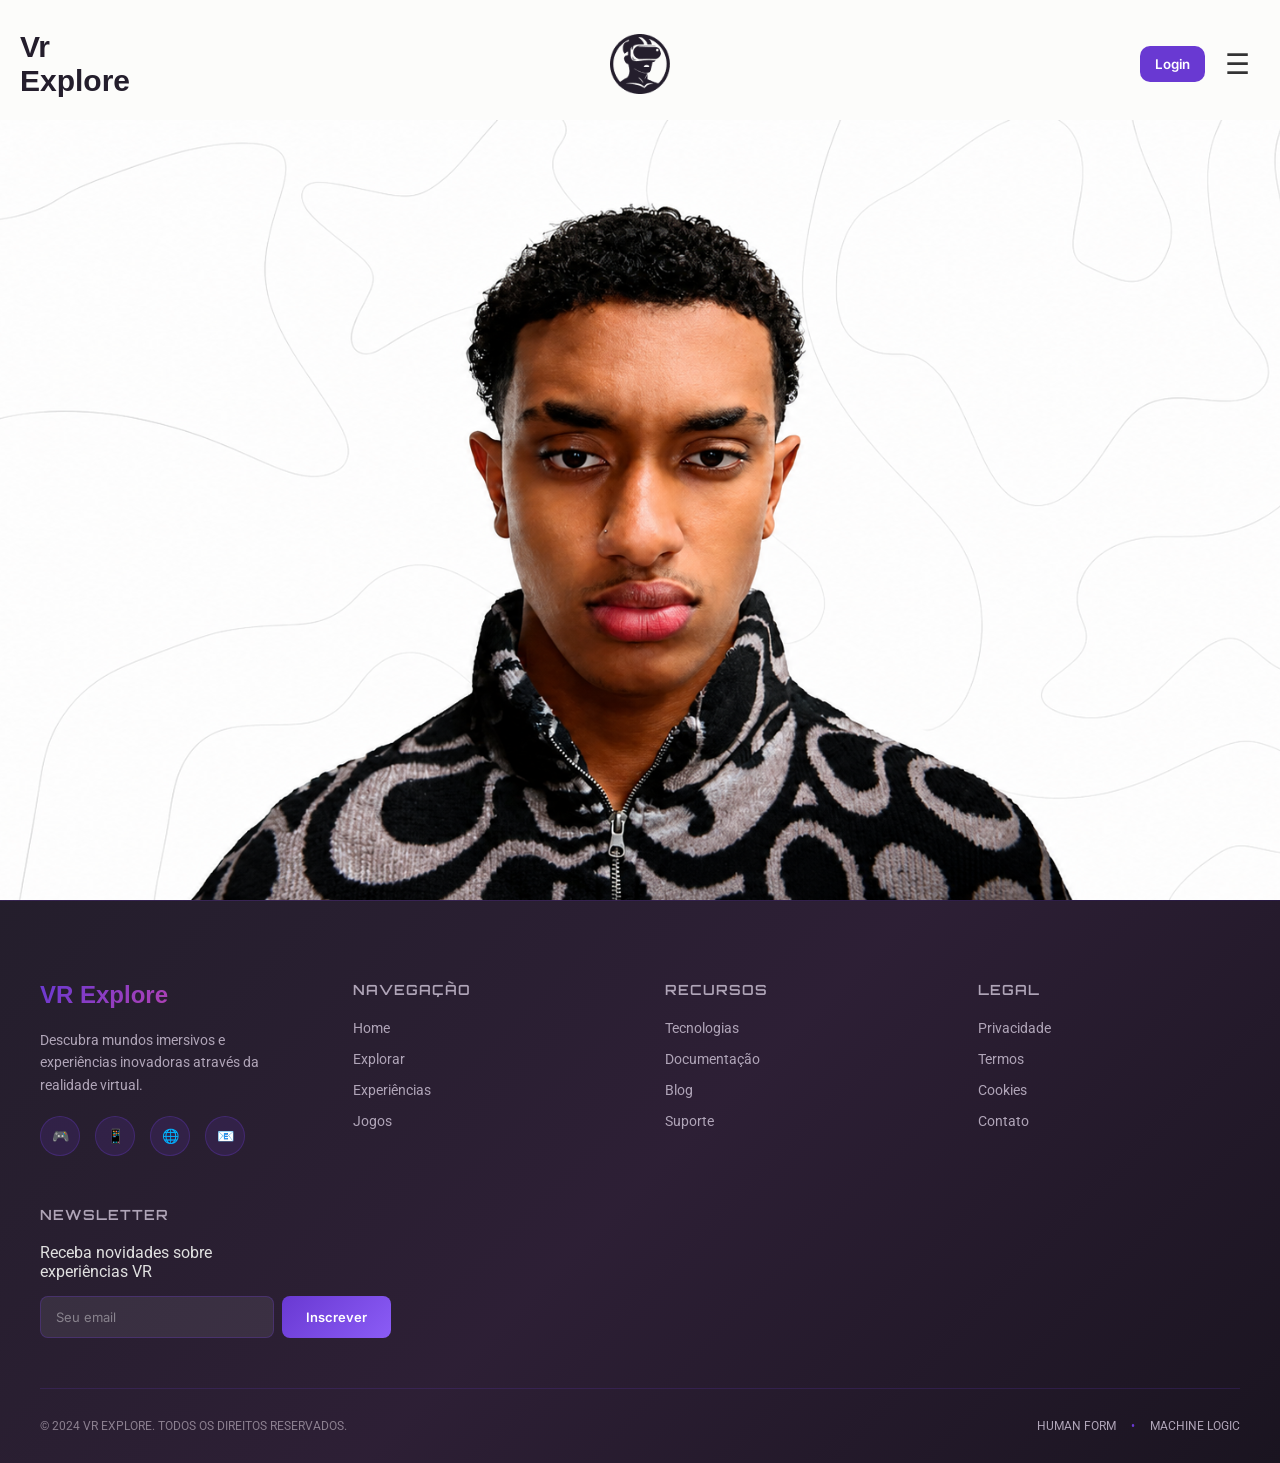
==== assets/pagina__princiapl/html/index.html @ 185c2c3f "I transferred the entire structure of the capstone project from the other repository to rework it—sp" ====
<!DOCTYPE html>
<html lang="pt-BR">
<head>
    <meta charset="UTF-8">
    <meta name="viewport" content="width=device-width, initial-scale=1.0">
    <title>Vr Explore</title>
    <link rel="stylesheet" href="../css/pt.css">
    <link rel="preconnect" href="https://fonts.googleapis.com">
    <link rel="preconnect" href="https://fonts.gstatic.com" crossorigin>
    <link href="https://fonts.googleapis.com/css2?family=Inter:ital,opsz,wght@0,14..32,100..900;1,14..32,100..900&family=Orbitron:wght@400..900&family=Roboto:ital,wght@0,100..900;1,100..900&display=swap" rel="stylesheet">
     <link rel="preconnect" href="https://fonts.googleapis.com">
<link rel="preconnect" href="https://fonts.gstatic.com" crossorigin>
<link href="https://fonts.googleapis.com/css2?family=BBH+Bartle&family=Inter:ital,opsz,wght@0,14..32,100..900;1,14..32,100..900&family=Orbitron:wght@400..900&family=Roboto:ital,wght@0,100..900;1,100..900&display=swap" rel="stylesheet">
</head>
<body>

    <!-- HEADER -->
    <header>
        <nav-bar>
            <div class="nav-left">
                <ul>
                    <li>
                        <a href="#">
                            <h1>Vr<p class="sub-title">Explore</p></h1>
                        </a>
                    </li>
                </ul>
            </div>
            <div class="nav-center">
                <img src="../img/Group51(1).png" alt="logo" class="logo">
            </div>
            <div class="nav-right">
               <a href="../../sistema_de_login/html/login.html"><button class="nav-btn">Login</button></a>
                <button class="menu-btn" onclick="toggleMenu()">☰</button>
            </div>
        </nav-bar>
    </header>

    <!-- MENU OVERLAY -->
    <div id="menu-overlay" class="menu-overlay">
        <canvas id="wc" class="menu-canvas"></canvas>
        <div class="menu-overlay-content">
            <div class="menu-header">
                <a href="#"><h1>Vr<p class="sub-title">Explore</p></h1></a>
                <button class="close-btn" onclick="toggleMenu()">&#x2715;</button>
            </div>
            <div class="menu-body">
                <div class="menu-cards-section">
                    <div class="menu-card">
                        <h3>Explorar</h3>
                        <p>Descubra mundos imersivos</p>
                    </div>
                    <div class="menu-card2">
                        <h3>Experiências</h3>
                        <p>Viva novas aventuras</p>
                    </div>
                    <div class="menu-card3">
                        <h3>Jogos</h3>
                        <p>Divirta-se em VR</p>
                    </div>
                    <div class="menu-card">
                        <h3>Comunidade</h3>
                        <p>Conecte-se com outros</p>
                    </div>
                </div>

                <nav class="menu-nav">
                    <a href="#" class="menu-nav-item">
                        <span class="text-wrapper">
                            <span class="text top">HOME</span>
                            <span class="text bottom">HOME</span>
                        </span>
                    </a>
                    <a href="#" class="menu-nav-item">
                        <span class="text-wrapper">
                            <span class="text top">TECNOLOGIAS</span>
                            <span class="text bottom">TECNOLOGIAS</span>
                        </span>
                    </a>
                    <a href="#" class="menu-nav-item">
                        <span class="text-wrapper">
                            <span class="text top">EXPLORE</span>
                            <span class="text bottom">EXPLORE</span>
                        </span>
                    </a>
                    <a href="#" class="menu-nav-item">
                        <span class="text-wrapper">
                            <span class="text top">INTERAÇÕES</span>
                            <span class="text bottom">INTERAÇÕES</span>
                        </span>
                    </a>
                    <img src="../img/Group 51.png" alt="logo" class="section-logo">
                </nav>
            </div>
        </div>
    </div>

    <!-- HERO - efeito máscara -->
    <main class="main-content">
        <section class="hero-section">
            <canvas id="hero-canvas"></canvas>
        </section>

        <div class="container-vr">
            <h1>VR Explore</h1>

        </div>
        
    </main>

    <!-- FOOTER MELHORADO -->
    <footer class="footer">
        <div class="footer-content">
            <div class="footer-section footer-about">
                <h3>VR Explore</h3>
                <p>Descubra mundos imersivos e experiências inovadoras através da realidade virtual.</p>
                <div class="social-links">
                    <a href="#" class="social-icon">🎮</a>
                    <a href="#" class="social-icon">📱</a>
                    <a href="#" class="social-icon">🌐</a>
                    <a href="#" class="social-icon">📧</a>
                </div>
            </div>

            <div class="footer-section">
                <h4>Navegação</h4>
                <ul>
                    <li><a href="#">Home</a></li>
                    <li><a href="#">Explorar</a></li>
                    <li><a href="#">Experiências</a></li>
                    <li><a href="#">Jogos</a></li>
                </ul>
            </div>

            <div class="footer-section">
                <h4>Recursos</h4>
                <ul>
                    <li><a href="#">Tecnologias</a></li>
                    <li><a href="#">Documentação</a></li>
                    <li><a href="#">Blog</a></li>
                    <li><a href="#">Suporte</a></li>
                </ul>
            </div>

            <div class="footer-section">
                <h4>Legal</h4>
                <ul>
                    <li><a href="#">Privacidade</a></li>
                    <li><a href="#">Termos</a></li>
                    <li><a href="#">Cookies</a></li>
                    <li><a href="#">Contato</a></li>
                </ul>
            </div>

            <div class="footer-section footer-newsletter">
                <h4>Newsletter</h4>
                <p>Receba novidades sobre experiências VR</p>
                <form class="newsletter-form" onsubmit="return false;">
                    <input type="email" placeholder="Seu email" required>
                    <button type="submit">Inscrever</button>
                </form>
            </div>
        </div>

        <div class="footer-bottom">
            <p>&copy; 2024 VR Explore. Todos os direitos reservados.</p>
            <div class="footer-bottom-links">
                <a href="#">Human Form</a>
                <span>•</span>
                <a href="#">Machine Logic</a>
            </div>
        </div>
    </footer>

    <!-- Three.js local — sem dependencia de CDN externo -->
    <script src="../js/three.min.js"></script>

    <!-- Scripts do projeto -->
    <script src="../js/pt.js"></script>
    <script src="../js/back_menu.js"></script>
    <script src="../js/hero_mask.js"></script>
</body>
</html>
---- assets/pagina__princiapl/css/pt.css ----
* {
    margin: 0;
    padding: 0;
    box-sizing: border-box;
}

:root {
    --background-color: #f4f4ed41;
}

body {
    background-color: var(--background-color);
    font-family: Arial, sans-serif;
}

/* ── HEADER ─────────────────────────────────────────── */
header {
    position: fixed;
    top: 0;
    left: 0;
    width: 100%;
    z-index: 50;
    padding: 30px 0;
    min-height: 120px;
    display: flex;
    align-items: center;
    
}

nav-bar {
    display: flex;
    width: 100%;
    justify-content: space-between;
    align-items: center;
    padding: 0 20px;
    background-color: rgba(255,255,255,0.1);
}

nav-bar .nav-left {
    display: flex;
    justify-content: flex-start;
    list-style: none;
    flex: 1;
}

nav-bar .nav-left a {
    font-family: 'BBH Bartle', sans-serif;
    font-size: 15px;
    text-decoration: none;
    color: #241E2C;
}

nav-bar .nav-center {
    flex: 0 0 auto;
    display: flex;
    justify-content: center;
}

nav-bar .nav-center img {
    width: 60px;
}

nav-bar .nav-right {
    display: flex;
    justify-content: flex-end;
    align-items: center;
    flex: 1;
    gap: 10px;
}

nav-bar ul {
    display: flex;
    list-style: none;
}

.nav-btn {
    background-color: #6939D2;
    font-family: 'Inter', sans-serif;
    padding: 10px 15px;
    border-radius: 10px;
    border: none;
    cursor: pointer;
    color: #fff;
    font-weight: 600;
    transition: all 0.3s ease;
}

.nav-btn:hover {
    background-color: #8B5CF6;
    transform: translateY(-2px);
}

.menu-btn {
    background: none;
    border: none;
    font-size: 28px;
    cursor: pointer;
    color: #333;
    padding: 10px;
    transition: transform 0.3s ease;
}

.menu-btn:hover {
    transform: scale(1.1);
}

/* ── HERO CANVAS — fullscreen fixo ─────────────────── */
.main-content {
    position: relative;
    width: 100%;
    height: 100vh;
}

.hero-section {
    width: 100%;
    height: 100%;
}

#hero-canvas {
    position: fixed;
    top: 120px;          /* altura do header — ajuste se necessário */
    left: 0;
    width: 100%;
    height: calc(100% - 120px);
    display: block;
    z-index: 0;
    cursor: crosshair;
}

/* ── MENU OVERLAY ───────────────────────────────────── */
.menu-overlay {
    position: fixed;
    top: 0;
    left: 0;
    width: 100%;
    height: 100vh;
    background: linear-gradient(135deg, #1a1420 0%, #2d1f35 100%);
    display: none;
    z-index: 1000;
    overflow: hidden;
}

.menu-canvas {
    position: absolute;
    top: 0;
    left: 0;
    width: 100%;
    height: 100%;
    z-index: 1;
}

.menu-overlay.active {
    display: flex;
    align-items: stretch;
    animation: slideIn 0.5s ease-out;
}

@keyframes slideIn {
    from { opacity: 0; transform: translateY(-50px); }
    to   { opacity: 1; transform: translateY(0); }
}

@keyframes slideOut {
    from { opacity: 1; transform: translateY(0); }
    to   { opacity: 0; transform: translateY(-50px); }
}

.menu-overlay.closing {
    animation: slideOut 0.5s ease-in;
}

.menu-overlay-content {
    width: 100%;
    height: 100%;
    display: flex;
    flex-direction: column;
    position: relative;
    z-index: 2;
}

.menu-header {
    display: flex;
    justify-content: space-between;
    align-items: center;
    padding: 40px;
    border-bottom: 1px solid rgba(255,255,255,0.1);
}

.menu-header a {
    font-family: 'BBH Bartle', sans-serif;
    font-size: 15px;
    text-decoration: none;
    color: #6a508d;
}

.close-btn {
    background: none;
    border: none;
    font-size: 36px;
    cursor: pointer;
    color: #fff;
    padding: 5px 15px;
    transition: transform 0.3s ease;
}

.close-btn:hover {
    transform: rotate(90deg);
}

.menu-body {
    display: flex;
    flex: 1;
    padding: 40px;
    gap: 60px;
    overflow-y: auto;
    position: relative;
    z-index: 3;
}

.menu-cards-section {
    flex: 1;
    display: grid;
    grid-template-columns: 1fr 1fr;
    gap: 30px;
    align-content: start;
}

.menu-card,
.menu-card2,
.menu-card3 {
    width: 400px;
    height: 500px;
    background: rgba(255,255,255,0.05);
    border: 1px solid rgba(255,255,255,0.1);
    padding: 30px;
    cursor: pointer;
    transition: all 0.3s ease;
    backdrop-filter: blur(10px);
}

.menu-card:hover,
.menu-card2:hover,
.menu-card3:hover {
    background: rgba(255,255,255,0.1);
    border-color: rgba(255,255,255,0.3);
    transform: translateY(-5px);
}

.menu-card h3,
.menu-card2 h3,
.menu-card3 h3 {
    color: #fff;
    font-size: 22px;
    margin-bottom: 10px;
    font-family: 'Orbitron', sans-serif;
}

.menu-card p,
.menu-card2 p,
.menu-card3 p {
    color: rgba(255,255,255,0.7);
    font-size: 14px;
}

/* ── MENU NAV ───────────────────────────────────────── */
.menu-nav {
    flex: 1;
    display: flex;
    flex-direction: column;
    justify-content: center;
    gap: 30px;
    position: relative;
    left: 10vw;
}

.menu-nav-item {
    color: #B0A5B8;
    text-decoration: none;
    font-size: 64px;
    font-weight: 900;
    font-family: 'Inter', sans-serif;
    display: block;
    position: relative;
    padding: 10px 0;
    overflow: visible;
}

.menu-nav-item::after {
    content: '';
    position: absolute;
    left: 0;
    top: 50%;
    width: 0;
    height: 3px;
    transform: translateY(-50%);
    transition: width 0.5s ease;
}

.menu-nav-item:hover::after {
    width: 100%;
}

.text-wrapper {
    position: relative;
    display: block;
    overflow: hidden;
    height: 1.1em;
    line-height: 1.1em;
}

.text.top {
    display: block;
    transform: translateY(0);
    transition: transform 0.6s cubic-bezier(.22,1,.36,1);
}

.text.bottom {
    position: absolute;
    left: 0;
    top: 100%;
    color: #EC4899;
    display: block;
    transform: translateY(0);
    transition: transform 0.6s cubic-bezier(.22,1,.36,1);
}

.menu-nav-item:hover .text.top {
    transform: translateY(-100%);
}

.menu-nav-item:hover .text.bottom {
    transform: translateY(-100%);
}

.section-logo {
    position: relative;
    top: -50px;
    left: 90px;
    width: 90px;
    margin-top: 40px;
}

/* ── FOOTER ─────────────────────────────────────────── */
.footer {
    position: relative;
    z-index: 10;
    background: linear-gradient(135deg, #241E2C 0%, #2d1f35 50%, #1a1420 100%);
    color: #E0E0E0;
    padding: 80px 40px 30px;
    font-family: 'Roboto', sans-serif;
    border-top: 1px solid rgba(107,57,210,0.2);
    margin-top: 0;
}

.footer-content {
    max-width: 1400px;
    margin: 0 auto 50px;
    display: grid;
    grid-template-columns: repeat(auto-fit, minmax(250px, 1fr));
    gap: 50px;
}

.footer-section h3 {
    font-family: 'BBH Bartle', sans-serif;
    font-size: 24px;
    margin-bottom: 20px;
    background: linear-gradient(135deg, #6939D2 0%, #EC4899 100%);
    -webkit-background-clip: text;
    -webkit-text-fill-color: transparent;
    background-clip: text;
}

.footer-section h4 {
    font-family: 'Orbitron', sans-serif;
    font-size: 14px;
    font-weight: 600;
    color: #B0A5B8;
    text-transform: uppercase;
    letter-spacing: 1px;
    margin-bottom: 20px;
}

.footer-about p {
    color: #B0A5B8;
    font-size: 14px;
    line-height: 1.6;
    margin-bottom: 20px;
}

.social-links {
    display: flex;
    gap: 15px;
}

.social-icon {
    width: 40px;
    height: 40px;
    display: flex;
    align-items: center;
    justify-content: center;
    background: rgba(107,57,210,0.15);
    border: 1px solid rgba(107,57,210,0.3);
    border-radius: 50%;
    font-size: 20px;
    text-decoration: none;
    transition: all 0.3s cubic-bezier(0.22,1,0.36,1);
    color: #B0A5B8;
}

.social-icon:hover {
    background: linear-gradient(135deg, #6939D2 0%, #EC4899 100%);
    transform: translateY(-5px) scale(1.1);
    color: #fff;
}

.footer-section ul {
    list-style: none;
}

.footer-section ul li {
    margin-bottom: 12px;
}

.footer-section a {
    color: #B0A5B8;
    text-decoration: none;
    font-size: 14px;
    transition: color 0.3s ease;
}

.footer-section a:hover {
    color: #fff;
}

.newsletter-form {
    display: flex;
    gap: 8px;
    margin-top: 15px;
}

.newsletter-form input {
    flex: 1;
    padding: 12px 15px;
    background: rgba(255,255,255,0.08);
    border: 1px solid rgba(107,57,210,0.3);
    border-radius: 8px;
    color: #fff;
    font-family: 'Inter', sans-serif;
    font-size: 13px;
}

.newsletter-form input::placeholder {
    color: rgba(255,255,255,0.4);
}

.newsletter-form input:focus {
    outline: none;
    border-color: #6939D2;
}

.newsletter-form button {
    padding: 12px 24px;
    background: linear-gradient(135deg, #6939D2 0%, #8B5CF6 100%);
    border: none;
    border-radius: 8px;
    color: #fff;
    font-family: 'Inter', sans-serif;
    font-weight: 600;
    font-size: 13px;
    cursor: pointer;
    transition: all 0.3s ease;
}

.newsletter-form button:hover {
    transform: translateY(-2px);
    box-shadow: 0 10px 25px rgba(107,57,210,0.3);
}

.footer-bottom {
    border-top: 1px solid rgba(107,57,210,0.2);
    padding-top: 30px;
    display: flex;
    justify-content: space-between;
    align-items: center;
    flex-wrap: wrap;
    gap: 20px;
}

.footer-bottom p {
    color: #8B7F8F;
    font-size: 12px;
    text-transform: uppercase;
}

.footer-bottom-links {
    display: flex;
    gap: 15px;
    align-items: center;
    font-size: 12px;
}

.footer-bottom-links a {
    color: #B0A5B8;
    text-decoration: none;
    text-transform: uppercase;
    transition: color 0.3s ease;
}

.footer-bottom-links a:hover { color: #EC4899; }

.footer-bottom-links span { color: #6939D2; }

/* ── RESPONSIVO ─────────────────────────────────────── */
@media (max-width: 768px) {
    .menu-body { flex-direction: column; padding: 20px; gap: 40px; }
    .menu-cards-section { grid-template-columns: 1fr; }
    .menu-nav-item { font-size: 24px; }
    .menu-header { padding: 20px; }
    .footer { padding: 60px 20px 20px; margin-top: 100vh; }
    .footer-content { grid-template-columns: 1fr; gap: 40px; }
    .newsletter-form { flex-direction: column; }
    .footer-bottom { flex-direction: column; text-align: center; }
}
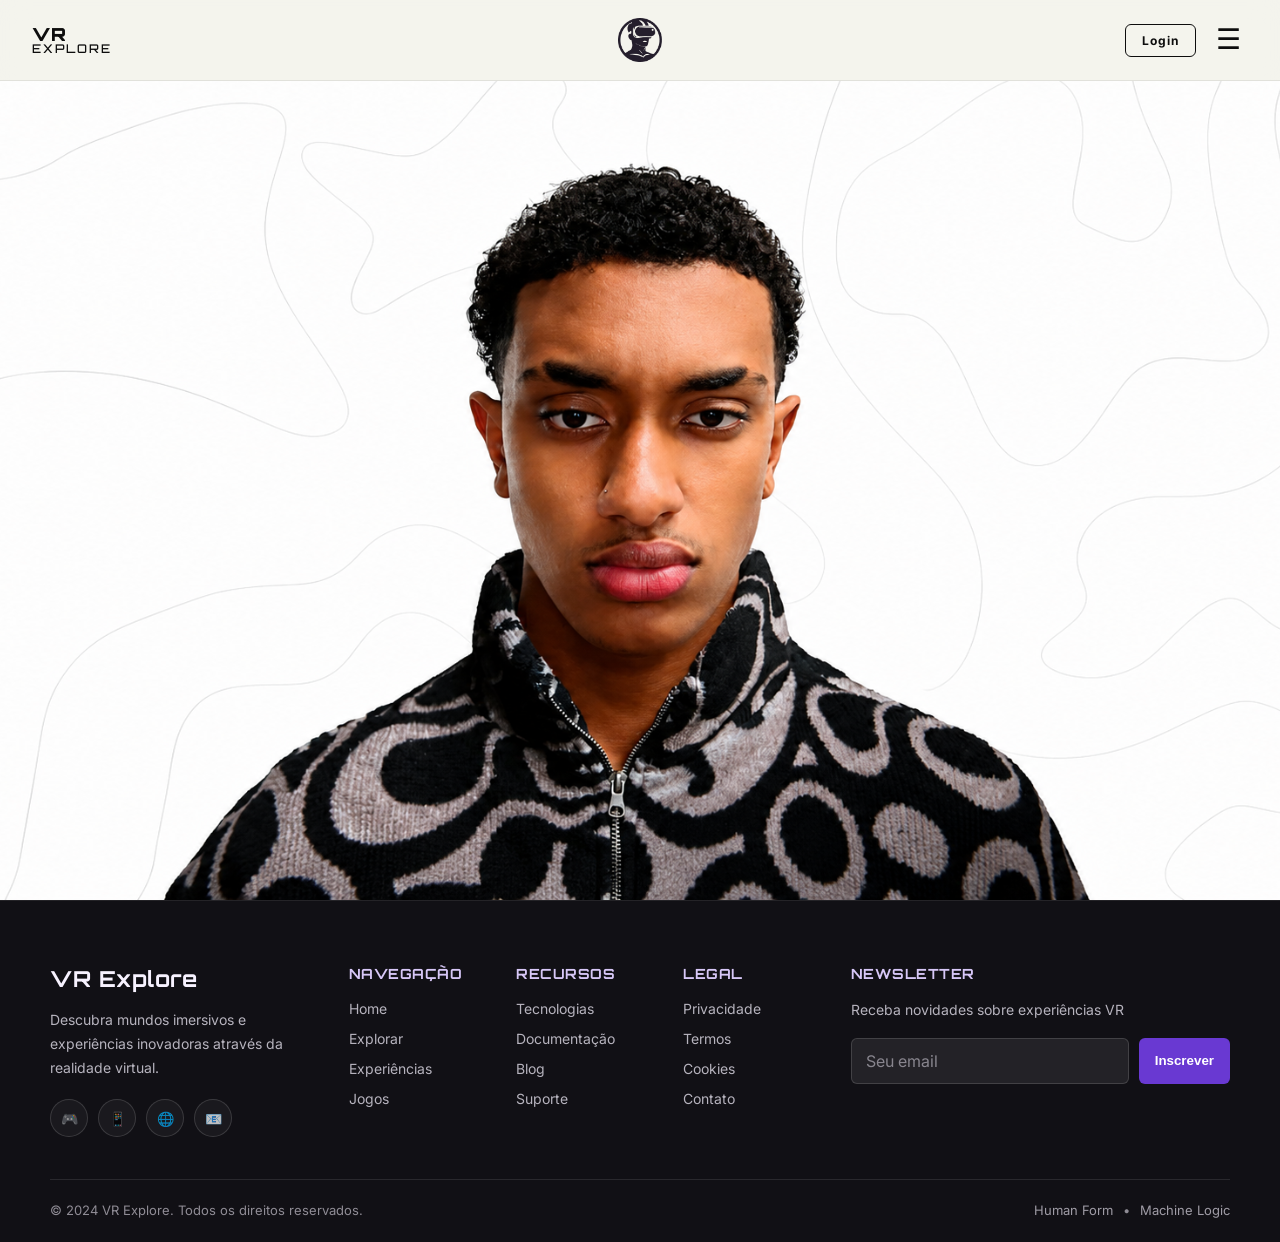
==== commit 10a30b73: "day 17_07" ====
--- a/assets/pagina__princiapl/html/index.html
+++ b/assets/pagina__princiapl/html/index.html
@@ -71,25 +71,25 @@
                             <span class="text bottom">HOME</span>
                         </span>
                     </a>
-                    <a href="#" class="menu-nav-item">
+                    <a href="../../paginas_menu/html/tecnologias.html" class="menu-nav-item">
                         <span class="text-wrapper">
                             <span class="text top">TECNOLOGIAS</span>
                             <span class="text bottom">TECNOLOGIAS</span>
                         </span>
                     </a>
-                    <a href="#" class="menu-nav-item">
+                    <a href="../../paginas_menu/html/explore.html" class="menu-nav-item">
                         <span class="text-wrapper">
                             <span class="text top">EXPLORE</span>
                             <span class="text bottom">EXPLORE</span>
                         </span>
                     </a>
-                    <a href="#" class="menu-nav-item">
+                    <a href="../../paginas_menu/html/interaçoes.html" class="menu-nav-item">
                         <span class="text-wrapper">
-                            <span class="text top">INTERAÇÕES</span>
-                            <span class="text bottom">INTERAÇÕES</span>
+                            <span class="text top">INTERAÇOES</span>
+                            <span class="text bottom">INTERAÇOES</span>
                         </span>
                     </a>
-                    <img src="../img/Group 51.png" alt="logo" class="section-logo">
+                    <img src="../img/Group51(1).png" alt="logo" class="section-logo">
                 </nav>
             </div>
         </div>
@@ -100,12 +100,6 @@
         <section class="hero-section">
             <canvas id="hero-canvas"></canvas>
         </section>
-
-        <div class="container-vr">
-            <h1>VR Explore</h1>
-
-        </div>
-        
     </main>
 
     <!-- FOOTER MELHORADO -->
@@ -180,4 +174,4 @@
     <script src="../js/back_menu.js"></script>
     <script src="../js/hero_mask.js"></script>
 </body>
-</html>+</html>
--- a/assets/pagina__princiapl/css/pt.css
+++ b/assets/pagina__princiapl/css/pt.css
@@ -1,139 +1,209 @@
-* {
+/* ══════════════════════════════════════════════════════
+   RESET & BASE
+══════════════════════════════════════════════════════ */
+*, *::before, *::after {
     margin: 0;
     padding: 0;
     box-sizing: border-box;
 }
 
 :root {
-    --background-color: #f4f4ed41;
-}
+    --bg:        #F4F4ED;
+    --black:     #0D0D0D;
+    --purple:    #6939D2;
+    --pink:      #EC4899;
+    --gray:      #B0A5B8;
+    --font-main: 'Inter', sans-serif;
+}
+
+html { scroll-behavior: smooth; }
 
 body {
-    background-color: var(--background-color);
-    font-family: Arial, sans-serif;
-}
-
-/* ── HEADER ─────────────────────────────────────────── */
+    background-color: var(--bg);
+    color: var(--black);
+    font-family: var(--font-main);
+    overflow-x: hidden;
+}
+
+img { display: block; max-width: 100%; }
+
+a {
+    color: inherit;
+    text-decoration: none;
+}
+
+/* ══════════════════════════════════════════════════════
+   NAVBAR
+══════════════════════════════════════════════════════ */
+.navbar {
+    position: fixed;
+    top: 0; left: 0;
+    width: 100%;
+    z-index: 100;
+    display: flex;
+    justify-content: space-between;
+    align-items: center;
+    padding: 18px 32px;
+    background: var(--bg);
+    border-bottom: 1px solid rgba(0,0,0,0.08);
+}
+
+.nav-logo {
+    font-family: 'Orbitron', sans-serif;
+    font-weight: 900;
+    font-size: 14px;
+    line-height: 1.2;
+    text-decoration: none;
+    color: var(--black);
+    text-transform: uppercase;
+    letter-spacing: 1px;
+}
+
+.nav-logo span { font-size: 11px; font-weight: 400; }
+
+.nav-icon { width: 40px; }
+
+.nav-right {
+    display: flex;
+    align-items: center;
+    gap: 12px;
+}
+
+.btn-login {
+    background: transparent;
+    border: 1.5px solid var(--black);
+    border-radius: 6px;
+    padding: 8px 16px;
+    font-family: var(--font-main);
+    font-size: 12px;
+    font-weight: 600;
+    cursor: pointer;
+    letter-spacing: 1px;
+    transition: all 0.3s ease;
+}
+
+.btn-login:hover {
+    background: var(--black);
+    color: var(--bg);
+}
+
+.btn-menu {
+    background: none;
+    border: none;
+    font-size: 26px;
+    cursor: pointer;
+    padding: 4px 8px;
+    transition: transform 0.3s;
+}
+
+.btn-menu:hover { transform: scale(1.1); }
+
+/* Compatibilidade com a estrutura do index.html */
 header {
     position: fixed;
     top: 0;
     left: 0;
     width: 100%;
-    z-index: 50;
-    padding: 30px 0;
-    min-height: 120px;
-    display: flex;
+    z-index: 100;
+    background: rgba(244,244,237,0.92);
+    border-bottom: 1px solid rgba(0,0,0,0.08);
+    backdrop-filter: blur(14px);
+}
+
+header nav-bar {
+    min-height: 80px;
+    display: grid;
+    grid-template-columns: 1fr auto 1fr;
     align-items: center;
-    
-}
-
-nav-bar {
-    display: flex;
-    width: 100%;
-    justify-content: space-between;
+    gap: 24px;
+    padding: 16px 32px;
+}
+
+.nav-left ul {
+    list-style: none;
+}
+
+.nav-left h1,
+.menu-header h1 {
+    font-family: 'Orbitron', sans-serif;
+    font-size: 18px;
+    line-height: 0.95;
+    font-weight: 900;
+    letter-spacing: 1px;
+    text-transform: uppercase;
+}
+
+.sub-title {
+    font-size: 12px;
+    font-weight: 500;
+    letter-spacing: 2px;
+}
+
+.nav-center {
+    display: flex;
+    justify-content: center;
+}
+
+.logo,
+.section-logo {
+    width: 44px;
+    height: auto;
+}
+
+.nav-right {
+    justify-content: flex-end;
+}
+
+.nav-btn,
+.btn-login {
+    background: transparent;
+    border: 1.5px solid var(--black);
+    border-radius: 6px;
+    color: var(--black);
+    padding: 8px 16px;
+    font-family: var(--font-main);
+    font-size: 12px;
+    font-weight: 700;
+    letter-spacing: 1px;
+    cursor: pointer;
+    transition: background 0.3s ease, color 0.3s ease, transform 0.2s ease;
+}
+
+.nav-btn:hover,
+.btn-login:hover {
+    background: var(--black);
+    color: var(--bg);
+    transform: translateY(-1px);
+}
+
+.menu-btn,
+.btn-menu {
+    width: 40px;
+    height: 40px;
+    display: inline-flex;
     align-items: center;
-    padding: 0 20px;
-    background-color: rgba(255,255,255,0.1);
-}
-
-nav-bar .nav-left {
-    display: flex;
-    justify-content: flex-start;
-    list-style: none;
-    flex: 1;
-}
-
-nav-bar .nav-left a {
-    font-family: 'BBH Bartle', sans-serif;
-    font-size: 15px;
-    text-decoration: none;
-    color: #241E2C;
-}
-
-nav-bar .nav-center {
-    flex: 0 0 auto;
-    display: flex;
     justify-content: center;
-}
-
-nav-bar .nav-center img {
-    width: 60px;
-}
-
-nav-bar .nav-right {
-    display: flex;
-    justify-content: flex-end;
-    align-items: center;
-    flex: 1;
-    gap: 10px;
-}
-
-nav-bar ul {
-    display: flex;
-    list-style: none;
-}
-
-.nav-btn {
-    background-color: #6939D2;
-    font-family: 'Inter', sans-serif;
-    padding: 10px 15px;
-    border-radius: 10px;
+    background: transparent;
     border: none;
+    color: var(--black);
+    font-size: 28px;
+    line-height: 1;
     cursor: pointer;
-    color: #fff;
-    font-weight: 600;
-    transition: all 0.3s ease;
-}
-
-.nav-btn:hover {
-    background-color: #8B5CF6;
-    transform: translateY(-2px);
-}
-
-.menu-btn {
-    background: none;
-    border: none;
-    font-size: 28px;
-    cursor: pointer;
-    color: #333;
-    padding: 10px;
     transition: transform 0.3s ease;
 }
 
-.menu-btn:hover {
-    transform: scale(1.1);
-}
-
-/* ── HERO CANVAS — fullscreen fixo ─────────────────── */
-.main-content {
-    position: relative;
-    width: 100%;
-    height: 100vh;
-}
-
-.hero-section {
-    width: 100%;
-    height: 100%;
-}
-
-#hero-canvas {
-    position: fixed;
-    top: 120px;          /* altura do header — ajuste se necessário */
-    left: 0;
-    width: 100%;
-    height: calc(100% - 120px);
-    display: block;
-    z-index: 0;
-    cursor: crosshair;
-}
-
-/* ── MENU OVERLAY ───────────────────────────────────── */
+.menu-btn:hover,
+.btn-menu:hover {
+    transform: scale(1.08);
+}
+
+/* ══════════════════════════════════════════════════════
+   MENU OVERLAY (mesmo padrão do pt.html)
+══════════════════════════════════════════════════════ */
 .menu-overlay {
     position: fixed;
-    top: 0;
-    left: 0;
-    width: 100%;
-    height: 100vh;
+    top: 0; left: 0;
+    width: 100%; height: 100vh;
     background: linear-gradient(135deg, #1a1420 0%, #2d1f35 100%);
     display: none;
     z-index: 1000;
@@ -142,10 +212,8 @@
 
 .menu-canvas {
     position: absolute;
-    top: 0;
-    left: 0;
-    width: 100%;
-    height: 100%;
+    top: 0; left: 0;
+    width: 100%; height: 100%;
     z-index: 1;
 }
 
@@ -160,18 +228,17 @@
     to   { opacity: 1; transform: translateY(0); }
 }
 
+.menu-overlay.closing {
+    animation: slideOut 0.5s ease-in;
+}
+
 @keyframes slideOut {
     from { opacity: 1; transform: translateY(0); }
     to   { opacity: 0; transform: translateY(-50px); }
 }
 
-.menu-overlay.closing {
-    animation: slideOut 0.5s ease-in;
-}
-
 .menu-overlay-content {
-    width: 100%;
-    height: 100%;
+    width: 100%; height: 100%;
     display: flex;
     flex-direction: column;
     position: relative;
@@ -186,26 +253,15 @@
     border-bottom: 1px solid rgba(255,255,255,0.1);
 }
 
-.menu-header a {
-    font-family: 'BBH Bartle', sans-serif;
-    font-size: 15px;
-    text-decoration: none;
-    color: #6a508d;
-}
+.menu-header a { color: #6a508d; text-decoration: none; }
 
 .close-btn {
-    background: none;
-    border: none;
-    font-size: 36px;
-    cursor: pointer;
-    color: #fff;
-    padding: 5px 15px;
-    transition: transform 0.3s ease;
-}
-
-.close-btn:hover {
-    transform: rotate(90deg);
-}
+    background: none; border: none;
+    font-size: 36px; cursor: pointer;
+    color: #fff; padding: 5px 15px;
+    transition: transform 0.3s;
+}
+.close-btn:hover { transform: rotate(90deg); }
 
 .menu-body {
     display: flex;
@@ -228,8 +284,6 @@
 .menu-card,
 .menu-card2,
 .menu-card3 {
-    width: 400px;
-    height: 500px;
     background: rgba(255,255,255,0.05);
     border: 1px solid rgba(255,255,255,0.1);
     padding: 30px;
@@ -242,7 +296,6 @@
 .menu-card2:hover,
 .menu-card3:hover {
     background: rgba(255,255,255,0.1);
-    border-color: rgba(255,255,255,0.3);
     transform: translateY(-5px);
 }
 
@@ -250,8 +303,8 @@
 .menu-card2 h3,
 .menu-card3 h3 {
     color: #fff;
-    font-size: 22px;
-    margin-bottom: 10px;
+    font-size: 18px;
+    margin-bottom: 8px;
     font-family: 'Orbitron', sans-serif;
 }
 
@@ -259,46 +312,42 @@
 .menu-card2 p,
 .menu-card3 p {
     color: rgba(255,255,255,0.7);
-    font-size: 14px;
-}
-
-/* ── MENU NAV ───────────────────────────────────────── */
+    font-size: 13px;
+}
+
 .menu-nav {
     flex: 1;
     display: flex;
     flex-direction: column;
     justify-content: center;
-    gap: 30px;
-    position: relative;
-    left: 10vw;
+    gap: 20px;
+    padding-left: 10vw;
 }
 
 .menu-nav-item {
     color: #B0A5B8;
     text-decoration: none;
-    font-size: 64px;
+    font-size: 56px;
     font-weight: 900;
-    font-family: 'Inter', sans-serif;
+    font-family: var(--font-main);
     display: block;
     position: relative;
-    padding: 10px 0;
+    padding: 8px 0;
     overflow: visible;
 }
+
+.menu-nav-item.active-page { color: #fff; }
 
 .menu-nav-item::after {
     content: '';
     position: absolute;
-    left: 0;
-    top: 50%;
-    width: 0;
-    height: 3px;
+    left: 0; top: 50%;
+    width: 0; height: 3px;
     transform: translateY(-50%);
     transition: width 0.5s ease;
 }
 
-.menu-nav-item:hover::after {
-    width: 100%;
-}
+.menu-nav-item:hover::after { width: 100%; }
 
 .text-wrapper {
     position: relative;
@@ -316,208 +365,668 @@
 
 .text.bottom {
     position: absolute;
-    left: 0;
-    top: 100%;
+    left: 0; top: 100%;
     color: #EC4899;
-    display: block;
     transform: translateY(0);
     transition: transform 0.6s cubic-bezier(.22,1,.36,1);
 }
 
-.menu-nav-item:hover .text.top {
-    transform: translateY(-100%);
-}
-
-.menu-nav-item:hover .text.bottom {
-    transform: translateY(-100%);
-}
+.menu-nav-item:hover .text.top  { transform: translateY(-100%); }
+.menu-nav-item:hover .text.bottom { transform: translateY(-100%); }
 
 .section-logo {
+    margin-top: 24px;
+    opacity: 0.45;
+}
+
+/* Pagina principal */
+.main-content {
+    background: var(--bg);
+}
+
+.hero-section {
+    min-height: calc(100vh - 80px);
+    margin-top: 80px;
     position: relative;
-    top: -50px;
-    left: 90px;
-    width: 90px;
-    margin-top: 40px;
-}
-
-/* ── FOOTER ─────────────────────────────────────────── */
+    overflow: hidden;
+    background: #111;
+}
+
+#hero-canvas {
+    width: 100%;
+    height: calc(100vh - 80px);
+    display: block;
+}
+
+/* Footer da pagina principal */
 .footer {
-    position: relative;
-    z-index: 10;
-    background: linear-gradient(135deg, #241E2C 0%, #2d1f35 50%, #1a1420 100%);
-    color: #E0E0E0;
-    padding: 80px 40px 30px;
-    font-family: 'Roboto', sans-serif;
-    border-top: 1px solid rgba(107,57,210,0.2);
-    margin-top: 0;
+    background: #111015;
+    color: #f7f2ff;
+    padding: 64px 32px 24px;
+    border-top: 1px solid rgba(255,255,255,0.08);
 }
 
 .footer-content {
-    max-width: 1400px;
-    margin: 0 auto 50px;
+    width: min(1180px, 100%);
+    margin: 0 auto;
     display: grid;
-    grid-template-columns: repeat(auto-fit, minmax(250px, 1fr));
-    gap: 50px;
-}
-
-.footer-section h3 {
-    font-family: 'BBH Bartle', sans-serif;
-    font-size: 24px;
-    margin-bottom: 20px;
-    background: linear-gradient(135deg, #6939D2 0%, #EC4899 100%);
-    -webkit-background-clip: text;
-    -webkit-text-fill-color: transparent;
-    background-clip: text;
-}
-
+    grid-template-columns: 1.4fr repeat(3, minmax(120px, 0.7fr)) 1.3fr;
+    gap: 36px;
+}
+
+.footer-section h3,
 .footer-section h4 {
     font-family: 'Orbitron', sans-serif;
+    margin-bottom: 16px;
+    letter-spacing: 0.5px;
+}
+
+.footer-section h3 {
+    font-size: 22px;
+}
+
+.footer-section h4 {
+    color: #d7c7f7;
     font-size: 14px;
-    font-weight: 600;
-    color: #B0A5B8;
     text-transform: uppercase;
-    letter-spacing: 1px;
-    margin-bottom: 20px;
-}
-
-.footer-about p {
-    color: #B0A5B8;
+}
+
+.footer-section p {
+    color: rgba(247,242,255,0.72);
     font-size: 14px;
-    line-height: 1.6;
-    margin-bottom: 20px;
+    line-height: 1.7;
+}
+
+.footer-section ul {
+    list-style: none;
+    display: grid;
+    gap: 10px;
+}
+
+.footer-section a {
+    color: rgba(247,242,255,0.72);
+    font-size: 14px;
+    transition: color 0.25s ease;
+}
+
+.footer-section a:hover {
+    color: #EC4899;
 }
 
 .social-links {
     display: flex;
-    gap: 15px;
+    gap: 10px;
+    margin-top: 20px;
 }
 
 .social-icon {
-    width: 40px;
-    height: 40px;
-    display: flex;
+    width: 38px;
+    height: 38px;
+    display: inline-flex;
     align-items: center;
     justify-content: center;
-    background: rgba(107,57,210,0.15);
-    border: 1px solid rgba(107,57,210,0.3);
+    border: 1px solid rgba(255,255,255,0.14);
     border-radius: 50%;
-    font-size: 20px;
-    text-decoration: none;
-    transition: all 0.3s cubic-bezier(0.22,1,0.36,1);
-    color: #B0A5B8;
-}
-
-.social-icon:hover {
-    background: linear-gradient(135deg, #6939D2 0%, #EC4899 100%);
-    transform: translateY(-5px) scale(1.1);
+    background: rgba(255,255,255,0.04);
+}
+
+.newsletter-form {
+    display: flex;
+    gap: 10px;
+    margin-top: 16px;
+}
+
+.newsletter-form input {
+    min-width: 0;
+    flex: 1;
+    border: 1px solid rgba(255,255,255,0.14);
+    border-radius: 6px;
+    background: rgba(255,255,255,0.08);
     color: #fff;
-}
-
-.footer-section ul {
-    list-style: none;
-}
-
-.footer-section ul li {
-    margin-bottom: 12px;
-}
-
-.footer-section a {
-    color: #B0A5B8;
-    text-decoration: none;
+    padding: 12px 14px;
+    font: inherit;
+}
+
+.newsletter-form input::placeholder {
+    color: rgba(247,242,255,0.48);
+}
+
+.newsletter-form button {
+    border: none;
+    border-radius: 6px;
+    background: var(--purple);
+    color: #fff;
+    padding: 12px 16px;
+    font-weight: 700;
+    cursor: pointer;
+    transition: background 0.25s ease, transform 0.2s ease;
+}
+
+.newsletter-form button:hover {
+    background: #8B5CF6;
+    transform: translateY(-1px);
+}
+
+.footer-bottom {
+    width: min(1180px, 100%);
+    margin: 42px auto 0;
+    padding-top: 22px;
+    border-top: 1px solid rgba(255,255,255,0.1);
+    display: flex;
+    justify-content: space-between;
+    gap: 18px;
+    color: rgba(247,242,255,0.55);
+    font-size: 13px;
+}
+
+.footer-bottom-links {
+    display: flex;
+    gap: 10px;
+    align-items: center;
+}
+
+.footer-bottom-links a {
+    color: rgba(247,242,255,0.62);
+}
+
+/* ══════════════════════════════════════════════════════
+   HERO — TECNOLOGIAS
+══════════════════════════════════════════════════════ */
+.hero-tec {
+    min-height: 100vh;
+    padding-top: 80px;
+    display: grid;
+    grid-template-columns: 1fr 1fr;
+    align-items: start;
+    overflow: hidden;
+}
+
+.hero-tec-text {
+    padding: 60px 40px 60px 40px;
+    display: flex;
+    flex-direction: column;
+    gap: 32px;
+}
+
+.hero-title {
+    font-family: 'Orbitron', sans-serif;
+    font-size: clamp(3rem, 8vw, 7rem);
+    font-weight: 900;
+    line-height: 0.95;
+    letter-spacing: -2px;
+    text-transform: uppercase;
+}
+
+.hero-title .italic-light {
+    font-style: italic;
+    font-weight: 300;
+    color: var(--black);
+}
+
+.label-tag {
+    font-size: 11px;
+    font-weight: 600;
+    letter-spacing: 2px;
+    text-transform: uppercase;
+    color: var(--gray);
+    margin-bottom: 8px;
+}
+
+.hero-subtitle {
+    font-size: 15px;
+    line-height: 1.7;
+    max-width: 380px;
+    color: #333;
+}
+
+.hero-tag-block {
+    border-left: 2px solid var(--purple);
+    padding-left: 16px;
+    margin-top: 8px;
+}
+
+.tag-title {
+    font-size: 12px;
+    font-weight: 700;
+    letter-spacing: 1px;
+    text-transform: uppercase;
+    margin-bottom: 6px;
+}
+
+.tag-desc {
+    font-size: 12px;
+    line-height: 1.6;
+    color: #555;
+    max-width: 280px;
+}
+
+.hero-tec-img {
+    position: relative;
+    height: 100vh;
+    overflow: hidden;
+}
+
+.hero-tec-img img {
+    width: 100%;
+    height: 100%;
+    object-fit: cover;
+    object-position: center top;
+    filter: grayscale(20%);
+}
+
+/* ══════════════════════════════════════════════════════
+   FRASE DESTAQUE
+══════════════════════════════════════════════════════ */
+.frase-destaque {
+    padding: 120px 40px;
+    display: flex;
+    justify-content: center;
+    align-items: center;
+    background: var(--bg);
+}
+
+.frase-destaque h2 {
+    font-family: 'Orbitron', sans-serif;
+    font-size: clamp(2.5rem, 7vw, 6rem);
+    font-weight: 900;
+    line-height: 1.05;
+    text-align: center;
+    text-transform: uppercase;
+}
+
+.fd-normal {
+    display: block;
+    font-weight: 900;
+    font-style: normal;
+}
+
+.fd-italic {
+    display: block;
+    font-style: italic;
+    font-weight: 300;
+    color: #888;
+}
+
+.fd-strike {
+    text-decoration: line-through;
+    text-decoration-color: var(--purple);
+    text-decoration-thickness: 4px;
+}
+
+/* ══════════════════════════════════════════════════════
+   SEÇÃO BASE (VR, AR, MR)
+══════════════════════════════════════════════════════ */
+.tec-section {
+    padding: 80px 40px;
+    border-top: 1px solid rgba(0,0,0,0.08);
+}
+
+.tec-title {
+    font-family: 'Orbitron', sans-serif;
+    font-size: clamp(1.2rem, 2.5vw, 1.8rem);
+    font-weight: 700;
+    margin-bottom: 20px;
+    letter-spacing: -0.5px;
+}
+
+/* ── VR: header com imagem grande + texto ── */
+.tec-section-header {
+    display: grid;
+    grid-template-columns: 1fr 1fr;
+    gap: 60px;
+    align-items: center;
+    margin-bottom: 60px;
+}
+
+.tec-section-img-hero {
+    width: 100%;
+    max-height: 400px;
+    overflow: hidden;
+    border-radius: 2px;
+}
+
+.tec-section-img-hero img {
+    width: 100%;
+    height: 400px;
+    object-fit: cover;
+    filter: grayscale(100%);
+    transition: filter 0.4s ease;
+}
+
+.tec-section-img-hero img:hover { filter: grayscale(0%); }
+
+.tec-section-intro {
+    display: flex;
+    flex-direction: column;
+    gap: 16px;
+}
+
+.tec-section-intro p {
+    font-size: 15px;
+    line-height: 1.75;
+    color: #333;
+}
+
+.tec-section-intro em {
+    font-style: italic;
+    color: var(--purple);
+}
+
+/* ── VR: grade 2x2 ── */
+.tec-grid {
+    display: grid;
+    grid-template-columns: 1fr 1fr;
+    gap: 32px;
+}
+
+.tec-grid-item {
+    display: flex;
+    flex-direction: column;
+    gap: 16px;
+}
+
+.tec-grid-item img {
+    width: 100%;
+    height: 260px;
+    object-fit: cover;
+    filter: grayscale(80%);
+    transition: filter 0.4s ease, transform 0.4s ease;
+}
+
+.tec-grid-item img:hover {
+    filter: grayscale(0%);
+    transform: scale(1.02);
+}
+
+.tec-grid-item p {
+    font-size: 13px;
+    line-height: 1.7;
+    color: #444;
+}
+
+/* ══════════════════════════════════════════════════════
+   SEÇÃO AR
+══════════════════════════════════════════════════════ */
+.tec-section--ar { background: var(--bg); }
+
+.ar-layout {
+    display: grid;
+    grid-template-columns: 1fr 1fr;
+    gap: 60px;
+    align-items: start;
+}
+
+.ar-left {
+    display: flex;
+    flex-direction: column;
+    gap: 24px;
+}
+
+.ar-left p {
+    font-size: 15px;
+    line-height: 1.75;
+    color: #333;
+}
+
+.ar-images {
+    display: grid;
+    grid-template-columns: repeat(3, 1fr);
+    gap: 10px;
+}
+
+.ar-images img {
+    width: 100%;
+    height: 140px;
+    object-fit: cover;
+    filter: grayscale(60%);
+    transition: filter 0.3s;
+}
+
+.ar-images img:hover { filter: grayscale(0%); }
+
+.btn-explorar {
+    align-self: flex-start;
+    background: var(--purple);
+    color: #fff;
+    border: none;
+    padding: 14px 32px;
+    font-family: var(--font-main);
+    font-size: 13px;
+    font-weight: 700;
+    letter-spacing: 2px;
+    cursor: pointer;
+    border-radius: 2px;
+    transition: background 0.3s ease, transform 0.2s ease;
+}
+
+.btn-explorar:hover {
+    background: #8B5CF6;
+    transform: translateY(-2px);
+}
+
+.ar-right {
+    display: flex;
+    flex-direction: column;
+    gap: 24px;
+}
+
+.ar-hero-img {
+    width: 100%;
+    height: 320px;
+    object-fit: contain;
+    object-position: center;
+}
+
+.ar-right p {
     font-size: 14px;
-    transition: color 0.3s ease;
-}
-
-.footer-section a:hover {
-    color: #fff;
-}
-
-.newsletter-form {
+    line-height: 1.8;
+    color: #333;
+}
+
+/* ══════════════════════════════════════════════════════
+   SEÇÃO MR
+══════════════════════════════════════════════════════ */
+.tec-section--mr {
+    position: relative;
+    overflow: hidden;
+    padding-bottom: 0;
+}
+
+.mr-layout {
+    display: grid;
+    grid-template-columns: 1fr 1fr;
+    gap: 40px;
+    align-items: start;
+    padding-bottom: 60px;
+}
+
+.mr-left {
+    display: flex;
+    flex-direction: column;
+    gap: 20px;
+}
+
+.mr-left p {
+    font-size: 15px;
+    line-height: 1.8;
+    color: #333;
+}
+
+.mr-frase {
+    font-family: 'Orbitron', sans-serif;
+    font-size: clamp(2rem, 4.5vw, 4rem);
+    font-weight: 900;
+    line-height: 1.05;
+    text-transform: uppercase;
+    text-align: right;
+}
+
+.mr-figura {
+    display: flex;
+    justify-content: flex-end;
+    position: relative;
+    bottom: 0;
+    right: 0;
+    height: 480px;
+    overflow: hidden;
+}
+
+.mr-figura img {
+    height: 100%;
+    width: auto;
+    object-fit: contain;
+    object-position: bottom right;
+    filter: hue-rotate(200deg) saturate(1.5) brightness(0.8);
+    mix-blend-mode: multiply;
+}
+
+/* ══════════════════════════════════════════════════════
+   SCROLL ANIMATIONS
+══════════════════════════════════════════════════════ */
+.reveal {
+    opacity: 0;
+    transform: translateY(40px);
+    transition: opacity 0.7s ease, transform 0.7s ease;
+}
+
+.reveal.visible {
+    opacity: 1;
+    transform: translateY(0);
+}
+
+/* ══════════════════════════════════════════════════════
+   RESPONSIVO
+══════════════════════════════════════════════════════ */
+@media (max-width: 900px) {
+    header nav-bar {
+        grid-template-columns: 1fr auto 1fr;
+        padding: 14px 18px;
+    }
+
+    .nav-btn {
+        padding: 7px 12px;
+    }
+
+    .hero-tec { grid-template-columns: 1fr; }
+    .hero-tec-img { height: 50vh; }
+    .tec-section-header { grid-template-columns: 1fr; }
+    .tec-grid { grid-template-columns: 1fr; }
+    .ar-layout { grid-template-columns: 1fr; }
+    .mr-layout { grid-template-columns: 1fr; }
+    .mr-frase { text-align: left; font-size: 2rem; }
+    .menu-body { flex-direction: column; }
+    .menu-cards-section { grid-template-columns: 1fr; }
+    .menu-nav-item { font-size: 32px; }
+    .menu-nav {
+        padding-left: 0;
+    }
+
+    .footer-content {
+        grid-template-columns: 1fr 1fr;
+    }
+
+    .footer-about,
+    .footer-newsletter {
+        grid-column: 1 / -1;
+    }
+
+    .footer-bottom {
+        flex-direction: column;
+    }
+}
+
+@media (max-width: 560px) {
+    header nav-bar {
+        gap: 12px;
+    }
+
+    .logo,
+    .section-logo {
+        width: 36px;
+    }
+
+    .nav-btn {
+        display: none;
+    }
+
+    .menu-header,
+    .menu-body {
+        padding: 24px;
+    }
+
+    .footer {
+        padding-inline: 22px;
+    }
+
+    .footer-content {
+        grid-template-columns: 1fr;
+    }
+
+    .newsletter-form {
+        flex-direction: column;
+    }
+}
+
+/* ══════════════════════════════════════════════════════
+   CARROSSEL HERO
+══════════════════════════════════════════════════════ */
+.carousel-wrapper {
+    width: 100%;
+    display: flex;
+    flex-direction: column;
+    align-items: center;
+    gap: 20px;
+    overflow: hidden;
+    padding: 8px 0;
+}
+
+.carousel-track {
+    display: flex;
+    width: 100%;
+    transition: transform 0.65s cubic-bezier(0.77, 0, 0.18, 1);
+}
+
+.carousel-slide {
+    min-width: 100%;
+    font-size: clamp(1.1rem, 2vw, 1.35rem);
+    line-height: 1.75;
+    color: #222;
+    text-align: center;
+    padding: 0 16px;
+    opacity: 0;
+    transform: translateY(12px);
+    transition: opacity 0.5s ease, transform 0.5s ease;
+}
+
+.carousel-slide.active {
+    opacity: 1;
+    transform: translateY(0);
+}
+
+.carousel-slide strong {
+    color: var(--purple);
+    font-weight: 700;
+}
+
+/* dots */
+.carousel-dots {
     display: flex;
     gap: 8px;
-    margin-top: 15px;
-}
-
-.newsletter-form input {
-    flex: 1;
-    padding: 12px 15px;
-    background: rgba(255,255,255,0.08);
-    border: 1px solid rgba(107,57,210,0.3);
-    border-radius: 8px;
-    color: #fff;
-    font-family: 'Inter', sans-serif;
-    font-size: 13px;
-}
-
-.newsletter-form input::placeholder {
-    color: rgba(255,255,255,0.4);
-}
-
-.newsletter-form input:focus {
-    outline: none;
-    border-color: #6939D2;
-}
-
-.newsletter-form button {
-    padding: 12px 24px;
-    background: linear-gradient(135deg, #6939D2 0%, #8B5CF6 100%);
+    justify-content: center;
+}
+
+.carousel-dot {
+    width: 8px;
+    height: 8px;
+    border-radius: 50%;
+    background: #ccc;
     border: none;
-    border-radius: 8px;
-    color: #fff;
-    font-family: 'Inter', sans-serif;
-    font-weight: 600;
-    font-size: 13px;
     cursor: pointer;
-    transition: all 0.3s ease;
-}
-
-.newsletter-form button:hover {
-    transform: translateY(-2px);
-    box-shadow: 0 10px 25px rgba(107,57,210,0.3);
-}
-
-.footer-bottom {
-    border-top: 1px solid rgba(107,57,210,0.2);
-    padding-top: 30px;
-    display: flex;
-    justify-content: space-between;
-    align-items: center;
-    flex-wrap: wrap;
-    gap: 20px;
-}
-
-.footer-bottom p {
-    color: #8B7F8F;
-    font-size: 12px;
-    text-transform: uppercase;
-}
-
-.footer-bottom-links {
-    display: flex;
-    gap: 15px;
-    align-items: center;
-    font-size: 12px;
-}
-
-.footer-bottom-links a {
-    color: #B0A5B8;
-    text-decoration: none;
-    text-transform: uppercase;
-    transition: color 0.3s ease;
-}
-
-.footer-bottom-links a:hover { color: #EC4899; }
-
-.footer-bottom-links span { color: #6939D2; }
-
-/* ── RESPONSIVO ─────────────────────────────────────── */
-@media (max-width: 768px) {
-    .menu-body { flex-direction: column; padding: 20px; gap: 40px; }
-    .menu-cards-section { grid-template-columns: 1fr; }
-    .menu-nav-item { font-size: 24px; }
-    .menu-header { padding: 20px; }
-    .footer { padding: 60px 20px 20px; margin-top: 100vh; }
-    .footer-content { grid-template-columns: 1fr; gap: 40px; }
-    .newsletter-form { flex-direction: column; }
-    .footer-bottom { flex-direction: column; text-align: center; }
-}+    padding: 0;
+    transition: background 0.3s ease, transform 0.3s ease;
+}
+
+.carousel-dot.active {
+    background: var(--purple);
+    transform: scale(1.3);
+}
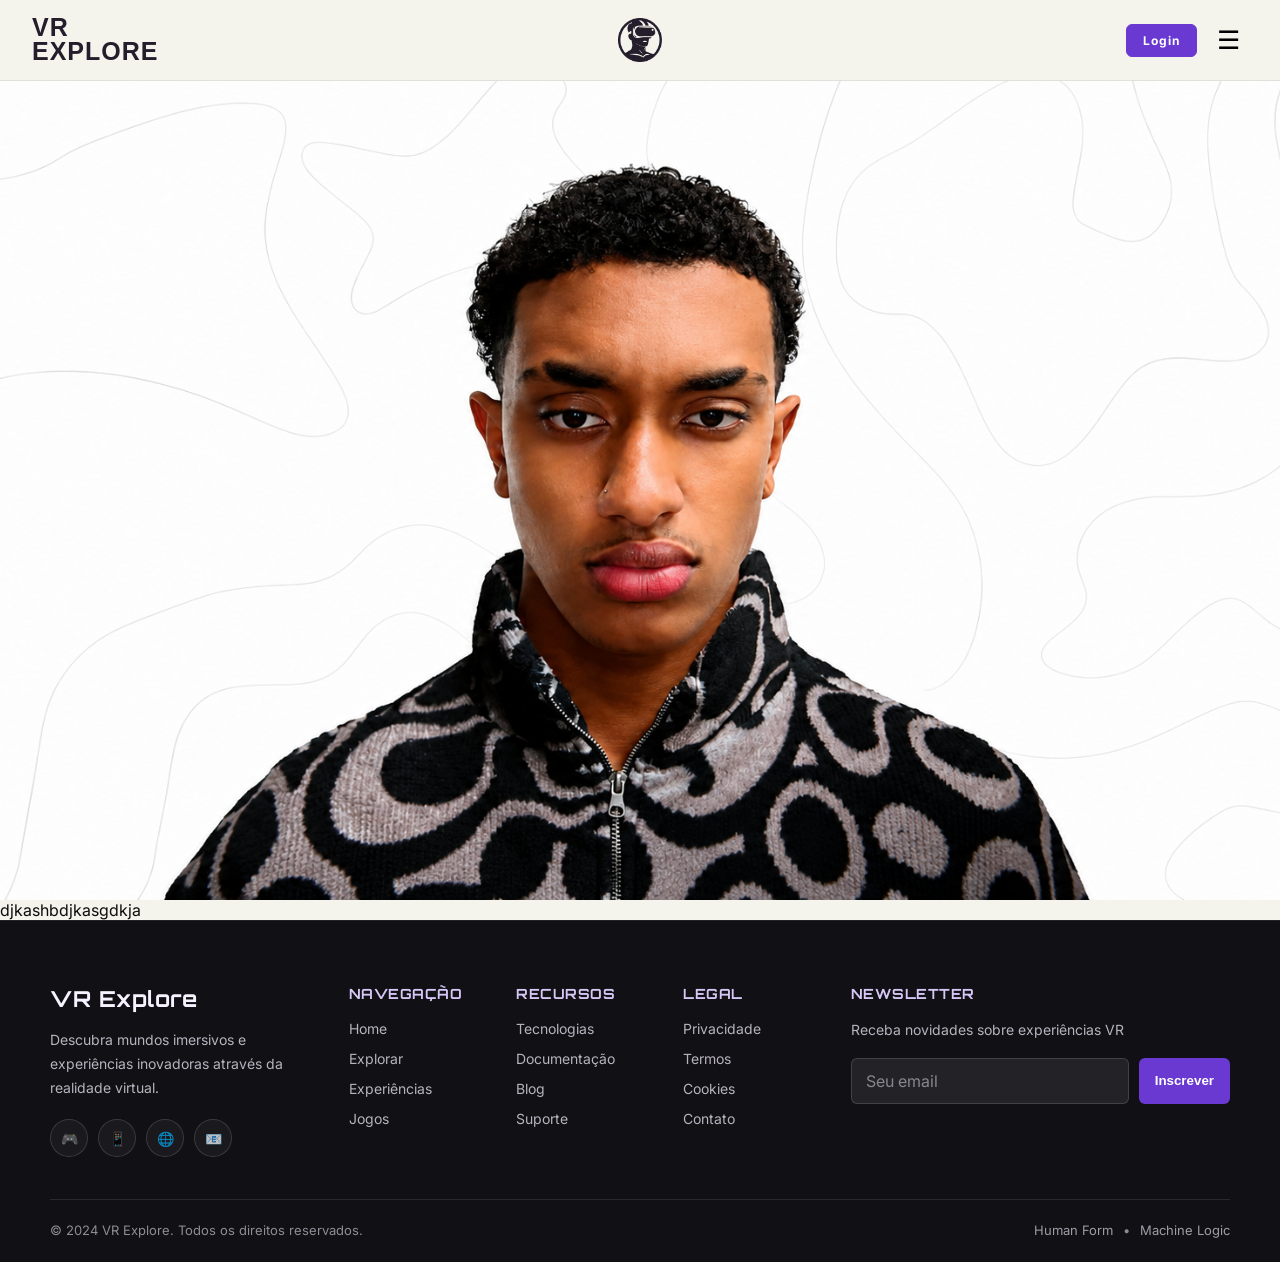
==== commit f06bfb65: "ajuste de padronização de links" ====
--- a/assets/pagina__princiapl/html/index.html
+++ b/assets/pagina__princiapl/html/index.html
@@ -89,7 +89,7 @@
                             <span class="text bottom">INTERAÇOES</span>
                         </span>
                     </a>
-                    <img src="../img/Group51(1).png" alt="logo" class="section-logo">
+                    <img src="../img/Group 51 (2).png" alt="logo" class="section-logo">
                 </nav>
             </div>
         </div>
@@ -101,6 +101,8 @@
             <canvas id="hero-canvas"></canvas>
         </section>
     </main>
+
+<section>djkashbdjkasgdkja</section>
 
     <!-- FOOTER MELHORADO -->
     <footer class="footer">
--- a/assets/pagina__princiapl/css/pt.css
+++ b/assets/pagina__princiapl/css/pt.css
@@ -49,7 +49,7 @@
 }
 
 .nav-logo {
-    font-family: 'Orbitron', sans-serif;
+    font-family: 'BBH BARTLE', sans-serif;
     font-weight: 900;
     font-size: 14px;
     line-height: 1.2;
@@ -57,9 +57,15 @@
     color: var(--black);
     text-transform: uppercase;
     letter-spacing: 1px;
-}
-
-.nav-logo span { font-size: 11px; font-weight: 400; }
+  
+}
+
+.nav-logo span { 
+ 
+    font-size: 11px;
+     font-weight: 400;
+    
+     }
 
 .nav-icon { width: 40px; }
 
@@ -79,11 +85,11 @@
     font-weight: 600;
     cursor: pointer;
     letter-spacing: 1px;
-    transition: all 0.3s ease;
+     transition: all 0.3s ease;
 }
 
 .btn-login:hover {
-    background: var(--black);
+    background: #8c6fb1;
     color: var(--bg);
 }
 
@@ -123,20 +129,35 @@
     list-style: none;
 }
 
-.nav-left h1,
-.menu-header h1 {
-    font-family: 'Orbitron', sans-serif;
-    font-size: 18px;
+.nav-left h1{
+    font-family: 'BBH BARTLE', sans-serif;
+    font-size: 25px;
     line-height: 0.95;
     font-weight: 900;
     letter-spacing: 1px;
     text-transform: uppercase;
-}
-
-.sub-title {
-    font-size: 12px;
+    color:#241E2C
+
+}
+.menu-header h1 {
+    font-family: 'BBH BARTLE', sans-serif;
+    font-size: 25px;
+    line-height: 0.95;
+    font-weight: 900;
+    letter-spacing: 1px;
+    text-transform: uppercase;
+    color:#fff;
+    & p{
+        color: #B7B0C7
+
+    }
+}
+
+.sub-title p{
+    font-size: 25px;
     font-weight: 500;
     letter-spacing: 2px;
+    color: #B7B0C7
 }
 
 .nav-center {
@@ -156,10 +177,10 @@
 
 .nav-btn,
 .btn-login {
-    background: transparent;
-    border: 1.5px solid var(--black);
+    background: #6939D2;
+    border: 1.5px solid #6939D2;
     border-radius: 6px;
-    color: var(--black);
+    color: #fff;
     padding: 8px 16px;
     font-family: var(--font-main);
     font-size: 12px;
@@ -171,31 +192,24 @@
 
 .nav-btn:hover,
 .btn-login:hover {
-    background: var(--black);
-    color: var(--bg);
+    background-color: #552fb8;
+    color: #fff;
     transform: translateY(-1px);
-}
-
-.menu-btn,
-.btn-menu {
-    width: 40px;
-    height: 40px;
-    display: inline-flex;
-    align-items: center;
-    justify-content: center;
-    background: transparent;
-    border: none;
-    color: var(--black);
-    font-size: 28px;
-    line-height: 1;
-    cursor: pointer;
-    transition: transform 0.3s ease;
 }
 
 .menu-btn:hover,
 .btn-menu:hover {
     transform: scale(1.08);
 }
+  .menu-btn {
+            background: none;
+            border: none;
+            font-size: 26px;
+            cursor: pointer;
+            padding: 4px 8px;
+            transition: transform 0.3s;
+        }
+
 
 /* ══════════════════════════════════════════════════════
    MENU OVERLAY (mesmo padrão do pt.html)
@@ -375,8 +389,10 @@
 .menu-nav-item:hover .text.bottom { transform: translateY(-100%); }
 
 .section-logo {
-    margin-top: 24px;
-    opacity: 0.45;
+      position: relative;
+      right: -100px;
+      width: 50px;
+      height: auto;
 }
 
 /* Pagina principal */
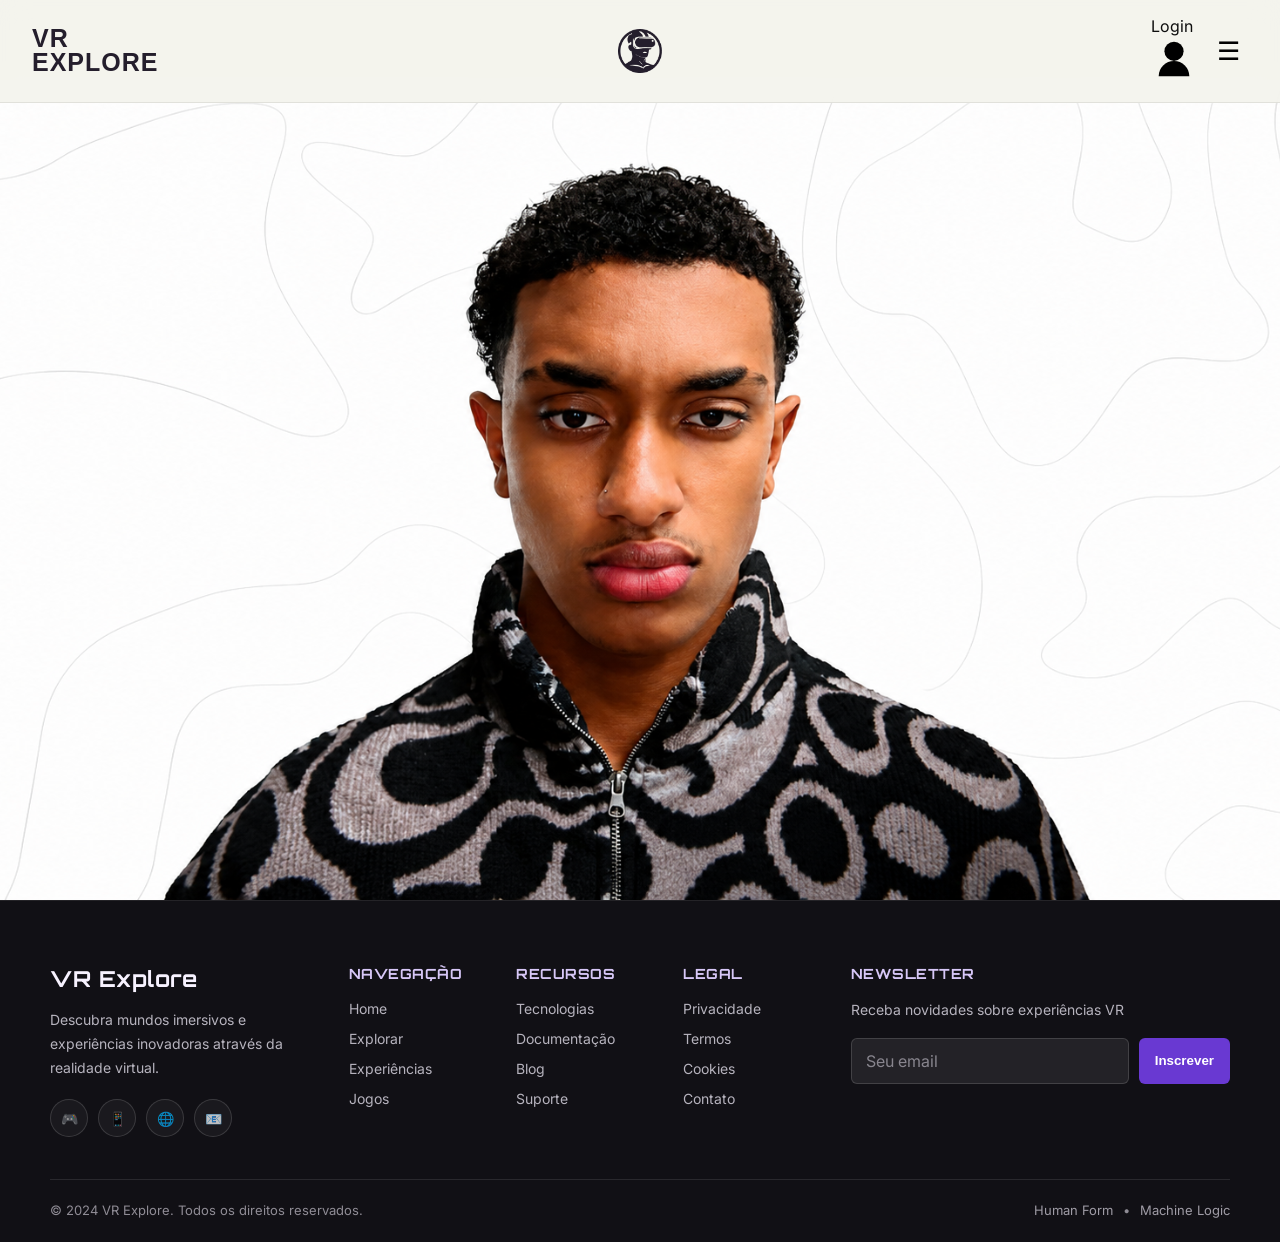
==== commit 766ea684: "novos arquivos css na pasta /rep criei um arquivo navbar white para as paginas claras do site e para" ====
--- a/assets/pagina__princiapl/html/index.html
+++ b/assets/pagina__princiapl/html/index.html
@@ -5,6 +5,8 @@
     <meta name="viewport" content="width=device-width, initial-scale=1.0">
     <title>Vr Explore</title>
     <link rel="stylesheet" href="../css/pt.css">
+    <link rel="stylesheet" href="../../paginas_menu/css/rep/menu_overlay.css">
+    <link rel="stylesheet" href="../../sistema_de_login/css/auth-nav.css">
     <link rel="preconnect" href="https://fonts.googleapis.com">
     <link rel="preconnect" href="https://fonts.gstatic.com" crossorigin>
     <link href="https://fonts.googleapis.com/css2?family=Inter:ital,opsz,wght@0,14..32,100..900;1,14..32,100..900&family=Orbitron:wght@400..900&family=Roboto:ital,wght@0,100..900;1,100..900&display=swap" rel="stylesheet">
@@ -30,7 +32,15 @@
                 <img src="../img/Group51(1).png" alt="logo" class="logo">
             </div>
             <div class="nav-right">
-               <a href="../../sistema_de_login/html/login.html"><button class="nav-btn">Login</button></a>
+                <a class="auth-nav-link" data-auth-nav href="../../sistema_de_login/html/login.html" aria-label="Fazer login">
+                    <span class="auth-nav-login">Login</span>
+                    <span class="auth-nav-account" aria-hidden="true">
+                        <svg viewBox="0 0 24 24" role="img">
+                            <circle cx="12" cy="8" r="5"></circle>
+                            <path d="M4 21a8 8 0 0 1 16 0"></path>
+                        </svg>
+                    </span>
+                </a>
                 <button class="menu-btn" onclick="toggleMenu()">☰</button>
             </div>
         </nav-bar>
@@ -101,8 +111,6 @@
             <canvas id="hero-canvas"></canvas>
         </section>
     </main>
-
-<section>djkashbdjkasgdkja</section>
 
     <!-- FOOTER MELHORADO -->
     <footer class="footer">
@@ -175,5 +183,6 @@
     <script src="../js/pt.js"></script>
     <script src="../js/back_menu.js"></script>
     <script src="../js/hero_mask.js"></script>
+    <script type="module" src="../../sistema_de_login/js/auth-nav.js"></script>
 </body>
 </html>
--- a/assets/pagina__princiapl/css/pt.css
+++ b/assets/pagina__princiapl/css/pt.css
@@ -35,37 +35,6 @@
 /* ══════════════════════════════════════════════════════
    NAVBAR
 ══════════════════════════════════════════════════════ */
-.navbar {
-    position: fixed;
-    top: 0; left: 0;
-    width: 100%;
-    z-index: 100;
-    display: flex;
-    justify-content: space-between;
-    align-items: center;
-    padding: 18px 32px;
-    background: var(--bg);
-    border-bottom: 1px solid rgba(0,0,0,0.08);
-}
-
-.nav-logo {
-    font-family: 'BBH BARTLE', sans-serif;
-    font-weight: 900;
-    font-size: 14px;
-    line-height: 1.2;
-    text-decoration: none;
-    color: var(--black);
-    text-transform: uppercase;
-    letter-spacing: 1px;
-  
-}
-
-.nav-logo span { 
- 
-    font-size: 11px;
-     font-weight: 400;
-    
-     }
 
 .nav-icon { width: 40px; }
 
@@ -75,34 +44,6 @@
     gap: 12px;
 }
 
-.btn-login {
-    background: transparent;
-    border: 1.5px solid var(--black);
-    border-radius: 6px;
-    padding: 8px 16px;
-    font-family: var(--font-main);
-    font-size: 12px;
-    font-weight: 600;
-    cursor: pointer;
-    letter-spacing: 1px;
-     transition: all 0.3s ease;
-}
-
-.btn-login:hover {
-    background: #8c6fb1;
-    color: var(--bg);
-}
-
-.btn-menu {
-    background: none;
-    border: none;
-    font-size: 26px;
-    cursor: pointer;
-    padding: 4px 8px;
-    transition: transform 0.3s;
-}
-
-.btn-menu:hover { transform: scale(1.1); }
 
 /* Compatibilidade com a estrutura do index.html */
 header {
@@ -210,191 +151,6 @@
             transition: transform 0.3s;
         }
 
-
-/* ══════════════════════════════════════════════════════
-   MENU OVERLAY (mesmo padrão do pt.html)
-══════════════════════════════════════════════════════ */
-.menu-overlay {
-    position: fixed;
-    top: 0; left: 0;
-    width: 100%; height: 100vh;
-    background: linear-gradient(135deg, #1a1420 0%, #2d1f35 100%);
-    display: none;
-    z-index: 1000;
-    overflow: hidden;
-}
-
-.menu-canvas {
-    position: absolute;
-    top: 0; left: 0;
-    width: 100%; height: 100%;
-    z-index: 1;
-}
-
-.menu-overlay.active {
-    display: flex;
-    align-items: stretch;
-    animation: slideIn 0.5s ease-out;
-}
-
-@keyframes slideIn {
-    from { opacity: 0; transform: translateY(-50px); }
-    to   { opacity: 1; transform: translateY(0); }
-}
-
-.menu-overlay.closing {
-    animation: slideOut 0.5s ease-in;
-}
-
-@keyframes slideOut {
-    from { opacity: 1; transform: translateY(0); }
-    to   { opacity: 0; transform: translateY(-50px); }
-}
-
-.menu-overlay-content {
-    width: 100%; height: 100%;
-    display: flex;
-    flex-direction: column;
-    position: relative;
-    z-index: 2;
-}
-
-.menu-header {
-    display: flex;
-    justify-content: space-between;
-    align-items: center;
-    padding: 40px;
-    border-bottom: 1px solid rgba(255,255,255,0.1);
-}
-
-.menu-header a { color: #6a508d; text-decoration: none; }
-
-.close-btn {
-    background: none; border: none;
-    font-size: 36px; cursor: pointer;
-    color: #fff; padding: 5px 15px;
-    transition: transform 0.3s;
-}
-.close-btn:hover { transform: rotate(90deg); }
-
-.menu-body {
-    display: flex;
-    flex: 1;
-    padding: 40px;
-    gap: 60px;
-    overflow-y: auto;
-    position: relative;
-    z-index: 3;
-}
-
-.menu-cards-section {
-    flex: 1;
-    display: grid;
-    grid-template-columns: 1fr 1fr;
-    gap: 30px;
-    align-content: start;
-}
-
-.menu-card,
-.menu-card2,
-.menu-card3 {
-    background: rgba(255,255,255,0.05);
-    border: 1px solid rgba(255,255,255,0.1);
-    padding: 30px;
-    cursor: pointer;
-    transition: all 0.3s ease;
-    backdrop-filter: blur(10px);
-}
-
-.menu-card:hover,
-.menu-card2:hover,
-.menu-card3:hover {
-    background: rgba(255,255,255,0.1);
-    transform: translateY(-5px);
-}
-
-.menu-card h3,
-.menu-card2 h3,
-.menu-card3 h3 {
-    color: #fff;
-    font-size: 18px;
-    margin-bottom: 8px;
-    font-family: 'Orbitron', sans-serif;
-}
-
-.menu-card p,
-.menu-card2 p,
-.menu-card3 p {
-    color: rgba(255,255,255,0.7);
-    font-size: 13px;
-}
-
-.menu-nav {
-    flex: 1;
-    display: flex;
-    flex-direction: column;
-    justify-content: center;
-    gap: 20px;
-    padding-left: 10vw;
-}
-
-.menu-nav-item {
-    color: #B0A5B8;
-    text-decoration: none;
-    font-size: 56px;
-    font-weight: 900;
-    font-family: var(--font-main);
-    display: block;
-    position: relative;
-    padding: 8px 0;
-    overflow: visible;
-}
-
-.menu-nav-item.active-page { color: #fff; }
-
-.menu-nav-item::after {
-    content: '';
-    position: absolute;
-    left: 0; top: 50%;
-    width: 0; height: 3px;
-    transform: translateY(-50%);
-    transition: width 0.5s ease;
-}
-
-.menu-nav-item:hover::after { width: 100%; }
-
-.text-wrapper {
-    position: relative;
-    display: block;
-    overflow: hidden;
-    height: 1.1em;
-    line-height: 1.1em;
-}
-
-.text.top {
-    display: block;
-    transform: translateY(0);
-    transition: transform 0.6s cubic-bezier(.22,1,.36,1);
-}
-
-.text.bottom {
-    position: absolute;
-    left: 0; top: 100%;
-    color: #EC4899;
-    transform: translateY(0);
-    transition: transform 0.6s cubic-bezier(.22,1,.36,1);
-}
-
-.menu-nav-item:hover .text.top  { transform: translateY(-100%); }
-.menu-nav-item:hover .text.bottom { transform: translateY(-100%); }
-
-.section-logo {
-      position: relative;
-      right: -100px;
-      width: 50px;
-      height: auto;
-}
-
 /* Pagina principal */
 .main-content {
     background: var(--bg);
--- a/assets/paginas_menu/css/rep/menu_overlay.css
+++ b/assets/paginas_menu/css/rep/menu_overlay.css
@@ -0,0 +1,201 @@
+
+       .menu-overlay {
+            position: fixed;
+            top: 0; left: 0;
+            width: 100%; height: 100vh;
+            background: linear-gradient(135deg, #1a1420 0%, #2d1f35 100%);
+            display: none;
+            z-index: 1000;
+            overflow: hidden;
+        }
+
+        .menu-canvas {
+            position: absolute;
+            top: 0; left: 0;
+            width: 100%; height: 100%;
+            z-index: 1;
+        }
+
+        .menu-overlay.active {
+            display: flex;
+            align-items: stretch;
+            animation: slideIn 0.5s ease-out;
+        }
+
+        @keyframes slideIn {
+            from { opacity: 0; transform: translateY(-50px); }
+            to   { opacity: 1; transform: translateY(0); }
+        }
+
+        .menu-overlay.closing {
+            animation: slideOut 0.5s ease-in;
+        }
+
+        @keyframes slideOut {
+            from { opacity: 1; transform: translateY(0); }
+            to   { opacity: 0; transform: translateY(-50px); }
+        }
+
+        .menu-overlay-content {
+            width: 100%; height: 100%;
+            display: flex;
+            flex-direction: column;
+            position: relative;
+            z-index: 2;
+        }
+
+        .menu-header {
+            display: flex;
+            justify-content: space-between;
+            align-items: center;
+            padding: 40px;
+            border-bottom: 1px solid rgba(255,255,255,0.1);
+        }
+
+        .menu-header a { color: #6a508d; text-decoration: none; }
+
+        .menu-header h1,
+        .menu-header .nav-logo {
+            font-family: 'BBH Bartle', sans-serif;
+            font-size: 25px;
+            line-height: 0.95;
+            font-weight: 900;
+            letter-spacing: 1px;
+            text-transform: uppercase;
+            color: #fff;
+        }
+
+        .menu-header .nav-logo span,
+        .menu-header .sub-title {
+            font-size: 25px;
+            font-weight: 500;
+            letter-spacing: 2px;
+            color: #B7B0C7;
+        }
+
+        .close-btn {
+            background: none; border: none;
+            font-size: 36px; cursor: pointer;
+            color: #fff; padding: 5px 15px;
+            transition: transform 0.3s;
+        }
+        .close-btn:hover { transform: rotate(90deg); }
+
+        .menu-body {
+            display: flex;
+            flex: 1;
+            padding: 40px;
+            gap: 60px;
+            overflow-y: auto;
+            position: relative;
+            z-index: 3;
+        }
+
+        .menu-cards-section {
+            flex: 1;
+            display: grid;
+            grid-template-columns: 1fr 1fr;
+            gap: 30px;
+            align-content: start;
+        }
+
+        .menu-card,
+        .menu-card2,
+        .menu-card3 {
+            background: rgba(255,255,255,0.05);
+            border: 1px solid rgba(255,255,255,0.1);
+            padding: 30px;
+            cursor: pointer;
+            transition: all 0.3s ease;
+            backdrop-filter: blur(10px);
+        }
+
+        .menu-card:hover,
+        .menu-card2:hover,
+        .menu-card3:hover {
+            background: rgba(255,255,255,0.1);
+            transform: translateY(-5px);
+        }
+
+        .menu-card h3,
+        .menu-card2 h3,
+        .menu-card3 h3 {
+            color: #fff;
+            font-size: 18px;
+            margin-bottom: 8px;
+            font-family: 'Orbitron', sans-serif;
+        }
+
+        .menu-card p,
+        .menu-card2 p,
+        .menu-card3 p {
+            color: rgba(255,255,255,0.7);
+            font-size: 13px;
+        }
+
+        .menu-nav {
+            flex: 1.5;
+            display: flex;
+            flex-direction: column;
+            align-items: center;
+            justify-content: center;
+        }
+
+        .menu-nav-item {
+            color: #D8D2E1;
+            text-decoration: none;
+            font-size: 5rem;
+            font-weight: 900;
+            font-family: inter, sans-serif;
+            position: relative;
+            padding: 8px 0;
+            overflow: visible;
+        }
+
+        .menu-nav-item.active-page { color: #fff; }
+
+        .menu-nav-item::after {
+            content: '';
+            position: absolute;
+            left: 0; top: 50%;
+            width: 0; height: 3px;
+            transform: translateY(-50%);
+            transition: width 0.5s ease;
+        }
+
+        .menu-nav-item:hover::after { width: 100%; }
+
+        .text-wrapper {
+            position: relative;
+            display: block;
+            overflow: hidden;
+            height: 1.1em;
+            line-height: 1.1em;
+        }
+
+        .text.top {
+        
+            display: block;
+            transform: translateY(0);
+            transition: transform 0.6s cubic-bezier(.22,1,.36,1);
+        }
+
+        .text.bottom {
+            
+            position: absolute;
+            left: 0; top: 100%;
+            color: #B16FF1;
+            transform: translateY(0);
+            transition: transform 0.6s cubic-bezier(.22,1,.36,1);
+        }
+
+        .menu-nav-item:hover .text.top  { transform: translateY(-100%); }
+        .menu-nav-item:hover .text.bottom { transform: translateY(-100%); }
+
+        .section-logo {
+            position: relative;
+            top: 50px;
+            right: 0px;
+            width: 50px;
+            height: auto;
+        }
